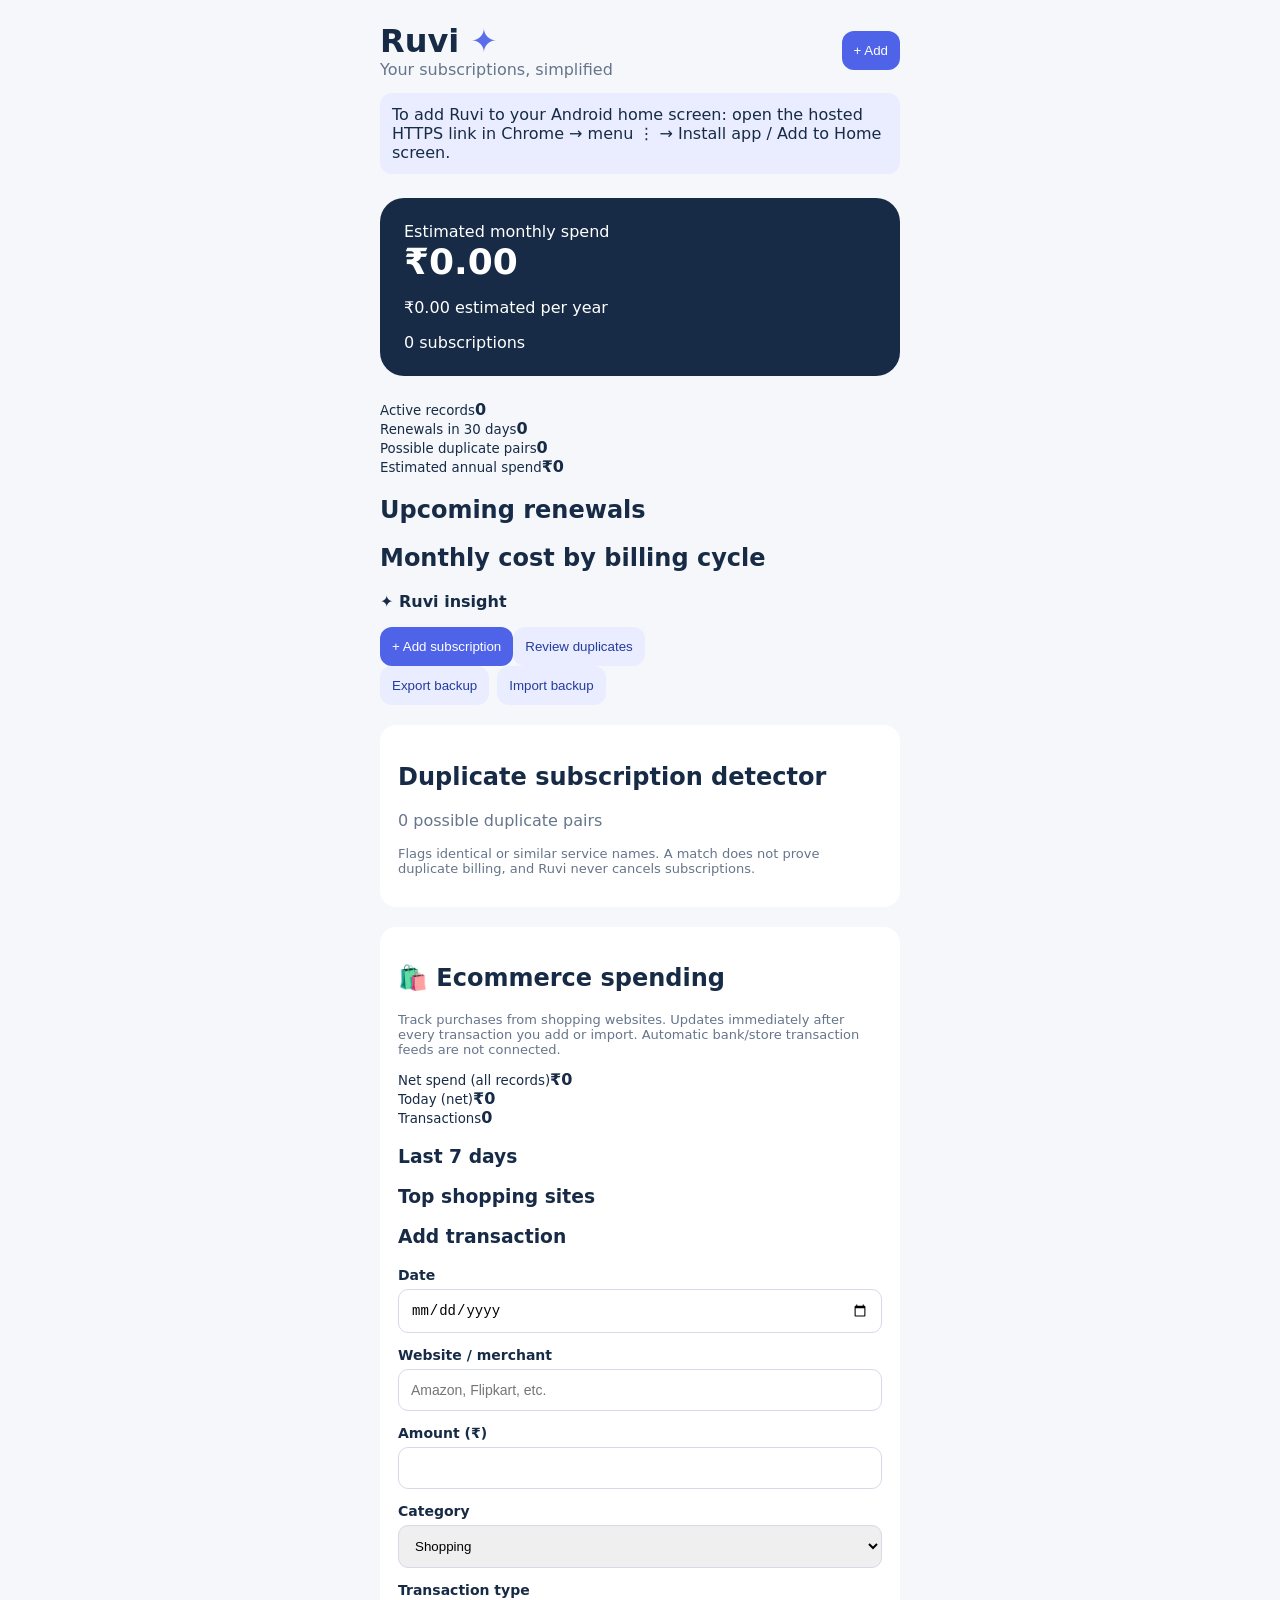
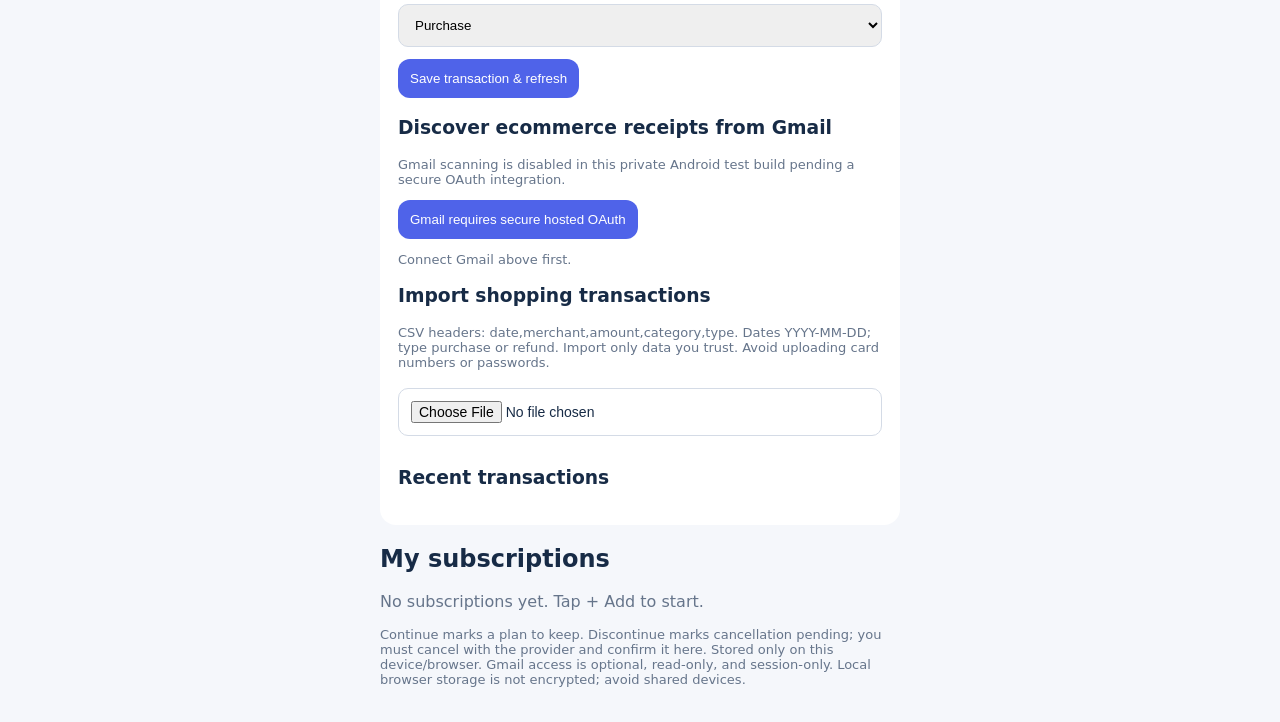
==== app/src/main/assets/index.html @ 00de72ea "Rename index.html to app/src/main/assets/index.html" ====
<!doctype html><html lang="en"><head><meta charset="utf-8"><meta name="viewport" content="width=device-width,initial-scale=1"><meta name="theme-color" content="#172b46"><title>Ruvi — Subscriptions</title><link rel="manifest" href="manifest.webmanifest"><style>body{margin:0;background:#f5f7fb;color:#172b46;font:16px system-ui}main{max-width:520px;margin:auto;padding:22px}header{display:flex;justify-content:space-between;align-items:center}h1{font-size:32px;margin:0}.muted{color:#66758b}.hero{background:#172b46;color:white;border-radius:24px;padding:24px;margin:24px 0}.hero strong{font-size:36px}.card{background:white;padding:16px;border-radius:16px;margin:12px 0;box-shadow:0 2px 10px #172b4610;display:flex;justify-content:space-between;gap:10px;align-items:center}button{background:#4f63e9;color:white;border:0;border-radius:12px;padding:12px;cursor:pointer}button.secondary{background:#e9edff;color:#233c9e}input,select{box-sizing:border-box;width:100%;padding:12px;border:1px solid #d4dbe6;border-radius:10px;margin:5px 0 12px}dialog{border:0;border-radius:20px;max-width:400px;width:85%}dialog::backdrop{background:#172b4699}.actions{display:flex;gap:8px;flex-wrap:wrap}.small{font-size:13px}.cost{font-weight:700}.grow{min-width:0;overflow-wrap:anywhere}.discovery{align-items:flex-start}.discovery p{margin:8px 0}.section{background:#fff;border-radius:16px;padding:18px;margin:20px 0}.section input{font-size:14px}label{font-weight:600;font-size:14px}.subscription-actions{display:flex;flex-wrap:wrap;gap:6px;justify-content:flex-end}.subscription-actions button{font-size:12px;padding:9px}.keep-button{background:#147d60}.stop-button{background:#a73745}.card{align-items:flex-start;flex-direction:column}.card>div{width:100%}.subscription-actions{width:100%} .install-hint{padding:12px;background:#e9edff;border-radius:12px;margin:14px 0} .ecom-bar-row{display:grid;grid-template-columns:55px 1fr 100px;gap:8px;align-items:center;margin:10px 0;font-size:12px}.ecom-bar-bg{background:#edf0fa;height:16px;border-radius:8px;overflow:hidden}.ecom-bar-fill{height:100%;background:#5969e9}.ecom-entry{display:flex;align-items:center;gap:8px;flex-wrap:wrap;padding:9px 0;border-bottom:1px solid #e8ecf3}.ecom-entry span{flex:1;min-width:130px}.ecom-entry button{padding:7px} </style><link rel="stylesheet" href="dashboard.css"></head><body><main><header><div><h1>Ruvi <span style="color:#5b6dea">✦</span></h1><div class="muted">Your subscriptions, simplified</div></div><button onclick="openForm()">+ Add</button></header><div class="install-hint" id="installHint">To add Ruvi to your Android home screen: open the hosted HTTPS link in Chrome → menu ⋮ → Install app / Add to Home screen.</div><section class="hero"><div>Estimated monthly spend</div><strong id="monthly">₹0</strong><p id="yearly">₹0 per year</p><div id="count">0 subscriptions</div></section><section class="dashboard-grid" aria-label="Subscription metrics"><div class="metric"><small>Active records</small><strong id="metric-active">0</strong></div><div class="metric"><small>Renewals in 30 days</small><strong id="metric-next">0</strong></div><div class="metric"><small>Possible duplicate pairs</small><strong id="metric-risk">0</strong></div><div class="metric"><small>Estimated annual spend</small><strong id="metric-annual">₹0</strong></div></section><section class="dashboard-panels"><div class="panel"><h2>Upcoming renewals</h2><div id="renewal-list"></div></div><div class="panel"><h2>Monthly cost by billing cycle</h2><div id="spend-chart"></div></div></section><div class="insight"><strong>✦ Ruvi insight</strong><p id="insight-text"></p></div><div class="quick-actions"><button onclick="openForm()">+ Add subscription</button><button class="secondary" data-target="duplicate-section">Review duplicates</button></div><div class="actions"><button class="secondary" onclick="exportData()">Export backup</button><button class="secondary" onclick="document.getElementById('import').click()">Import backup</button><input id="import" type="file" accept="application/json" hidden onchange="importData(event)"></div><section class="section" id="gmail-section" hidden><h2>Discover from Gmail</h2><p class="muted small">Optional: Google read-only permission lets Ruvi inspect possible receipt subjects, senders and short snippets. No email is sent to a Ruvi server. Results are suggestions, not confirmed active subscriptions. The session token is not saved.</p><label>Google OAuth Web Client ID<input id="clientId" autocomplete="off" placeholder="123456-abc.apps.googleusercontent.com"></label><p class="muted small">Set up your own Google Cloud OAuth client, enable Gmail API, and register this site’s HTTPS origin. See README for setup. Do not enter a client secret.</p><div class="actions"><button id="connect" type="button">Connect Gmail &amp; scan</button><button id="disconnect" type="button" class="secondary" hidden>Disconnect</button></div><p id="gmailStatus" role="status" class="muted small">Not connected.</p><div id="findings"></div></section><section class="section" id="duplicate-section"><h2>Duplicate subscription detector</h2><p id="duplicateCount" class="muted">0 possible duplicate pairs</p><p class="muted small">Flags identical or similar service names. A match does not prove duplicate billing, and Ruvi never cancels subscriptions.</p><div id="duplicates"></div></section><section class="section" id="ecommerce-section"><h2>🛍️ Ecommerce spending</h2><p class="muted small">Track purchases from shopping websites. Updates immediately after every transaction you add or import. Automatic bank/store transaction feeds are not connected.</p><div class="dashboard-grid"><div class="metric"><small>Net spend (all records)</small><strong id="ecom-total">₹0</strong></div><div class="metric"><small>Today (net)</small><strong id="ecom-today">₹0</strong></div><div class="metric"><small>Transactions</small><strong id="ecom-count">0</strong></div></div><p class="muted small" id="ecom-updated"></p><h3>Last 7 days</h3><div id="ecom-chart"></div><h3>Top shopping sites</h3><div id="ecom-merchants"></div><h3>Add transaction</h3><form id="ecom-form"><label>Date<input type="date" id="ecom-date" required></label><label>Website / merchant<input id="ecom-merchant" placeholder="Amazon, Flipkart, etc." required></label><label>Amount (₹)<input id="ecom-amount" type="number" min="0" step="0.01" required></label><label>Category<select id="ecom-category"><option>Shopping</option><option>Groceries</option><option>Electronics</option><option>Fashion</option><option>Household</option><option>Other</option></select></label><label>Transaction type<select id="ecom-type"><option value="purchase">Purchase</option><option value="refund">Refund</option></select></label><button type="submit">Save transaction & refresh</button></form><h3>Discover ecommerce receipts from Gmail</h3><p class="muted small">Gmail scanning is disabled in this private Android test build pending a secure OAuth integration.</p><div class="actions"><button id="scan-ecom" type="button" disabled>Gmail requires secure hosted OAuth</button></div><p id="ecom-scan-status" class="muted small" role="status">Connect Gmail above first.</p><div id="ecom-findings"></div><h3>Import shopping transactions</h3><p class="muted small">CSV headers: date,merchant,amount,category,type. Dates YYYY-MM-DD; type purchase or refund. Import only data you trust. Avoid uploading card numbers or passwords.</p><input type="file" id="ecom-csv" accept=".csv,text/csv"><h3>Recent transactions</h3><div id="ecom-list"></div></section><h2>My subscriptions</h2><div id="items"></div><p class="muted small">Continue marks a plan to keep. Discontinue marks cancellation pending; you must cancel with the provider and confirm it here. Stored only on this device/browser. Gmail access is optional, read-only, and session-only. Local browser storage is not encrypted; avoid shared devices.</p></main><dialog id="editor"><form id="form"><h2 id="formTitle">Add subscription</h2><input id="editId" type="hidden"><label>Service name<input id="name" required placeholder="e.g. ChatGPT Plus"></label><label>Amount (₹)<input id="amount" required type="number" min="0" step="0.01"></label><label>Billing cycle<select id="cycle"><option value="monthly">Monthly</option><option value="yearly">Yearly</option><option value="weekly">Weekly</option><option value="quarterly">Quarterly</option></select></label><label>Next renewal<input id="renewal" required type="date"></label><label>Payment method (optional)<input id="method" placeholder="UPI / card / other"></label><div class="actions"><button type="submit">Save</button><button type="button" class="secondary" onclick="editor.close()">Cancel</button></div></form></dialog><script src="duplicates.js"></script><script src="app.js"></script><script src="dashboard.js"></script><script src="transactions.js"></script></body></html>
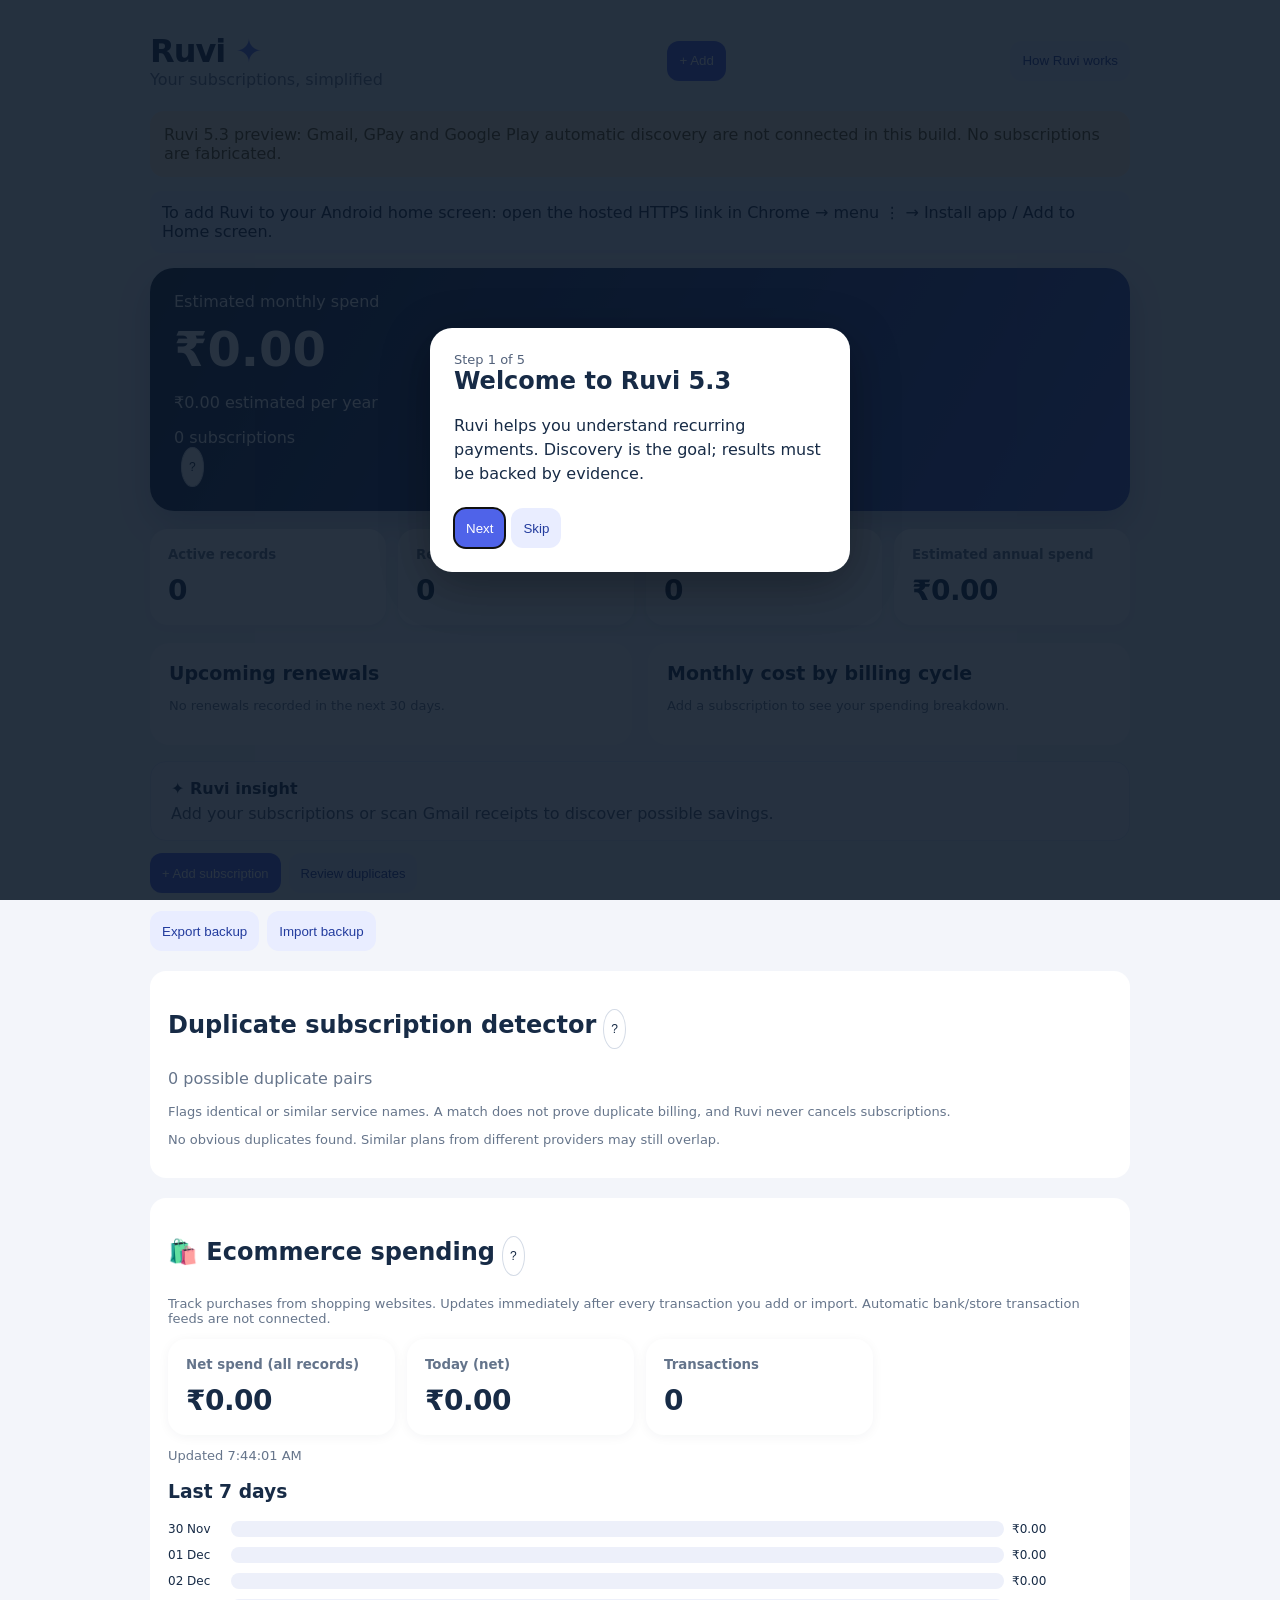
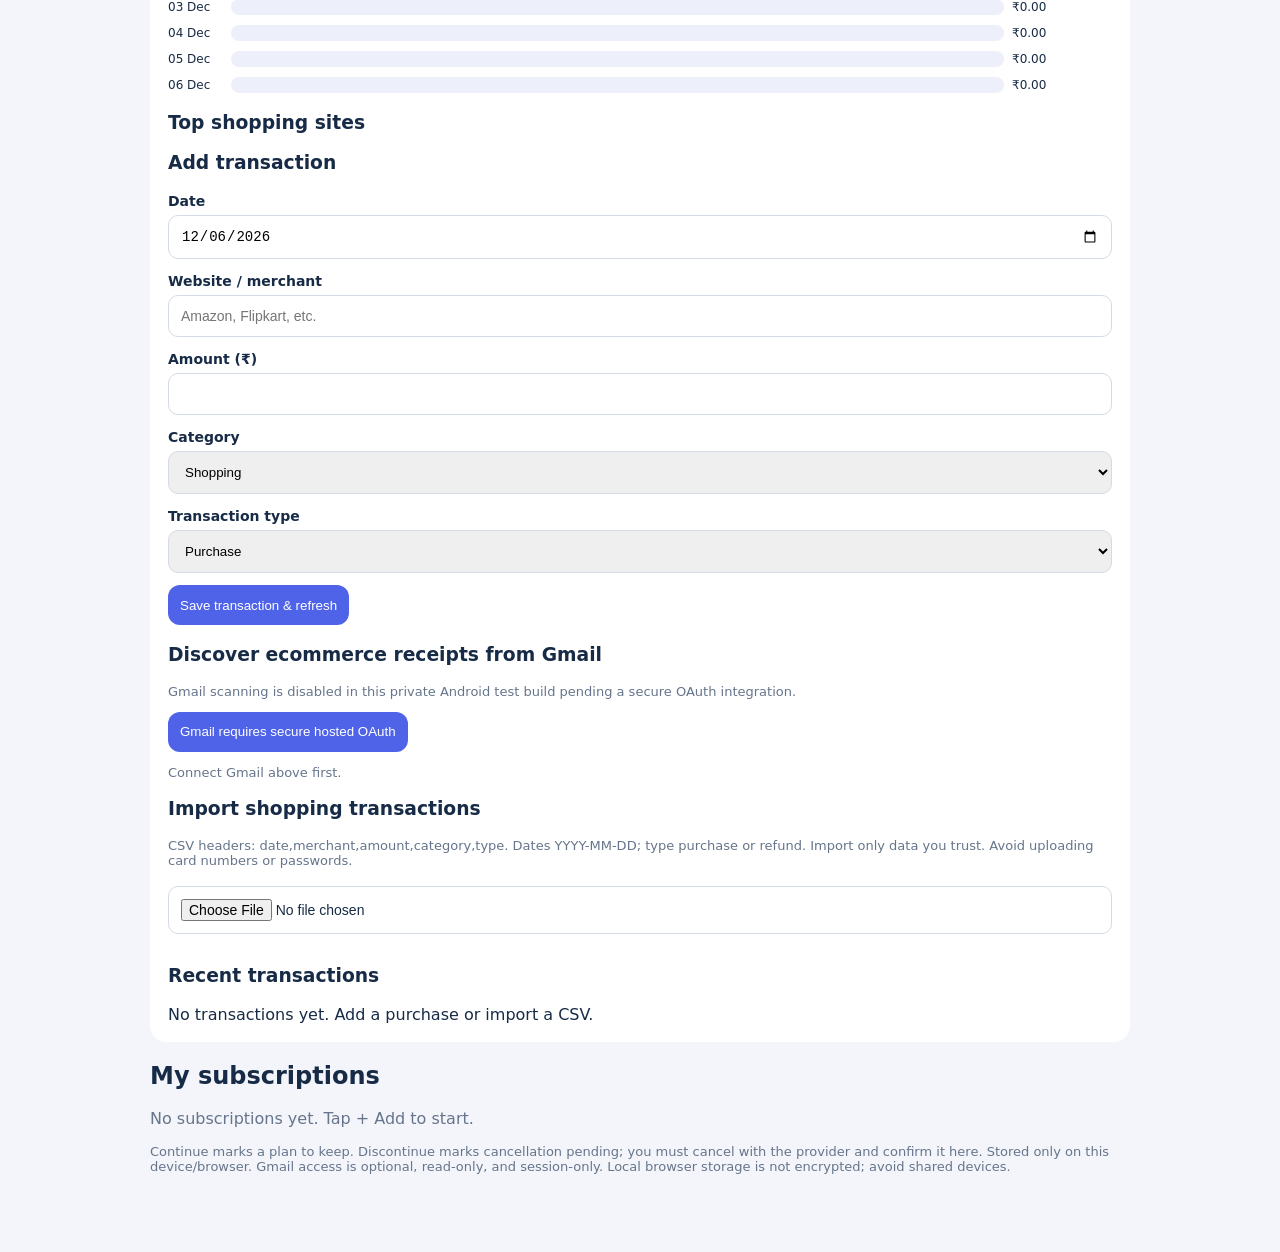
==== commit f9ada714: "Add onboarding53.js script to index.html Updated index.html to include onboarding53.js script." ====
--- a/app/src/main/assets/index.html
+++ b/app/src/main/assets/index.html
@@ -1 +1 @@
-<!doctype html><html lang="en"><head><meta charset="utf-8"><meta name="viewport" content="width=device-width,initial-scale=1"><meta name="theme-color" content="#172b46"><title>Ruvi — Subscriptions</title><link rel="manifest" href="manifest.webmanifest"><style>body{margin:0;background:#f5f7fb;color:#172b46;font:16px system-ui}main{max-width:520px;margin:auto;padding:22px}header{display:flex;justify-content:space-between;align-items:center}h1{font-size:32px;margin:0}.muted{color:#66758b}.hero{background:#172b46;color:white;border-radius:24px;padding:24px;margin:24px 0}.hero strong{font-size:36px}.card{background:white;padding:16px;border-radius:16px;margin:12px 0;box-shadow:0 2px 10px #172b4610;display:flex;justify-content:space-between;gap:10px;align-items:center}button{background:#4f63e9;color:white;border:0;border-radius:12px;padding:12px;cursor:pointer}button.secondary{background:#e9edff;color:#233c9e}input,select{box-sizing:border-box;width:100%;padding:12px;border:1px solid #d4dbe6;border-radius:10px;margin:5px 0 12px}dialog{border:0;border-radius:20px;max-width:400px;width:85%}dialog::backdrop{background:#172b4699}.actions{display:flex;gap:8px;flex-wrap:wrap}.small{font-size:13px}.cost{font-weight:700}.grow{min-width:0;overflow-wrap:anywhere}.discovery{align-items:flex-start}.discovery p{margin:8px 0}.section{background:#fff;border-radius:16px;padding:18px;margin:20px 0}.section input{font-size:14px}label{font-weight:600;font-size:14px}.subscription-actions{display:flex;flex-wrap:wrap;gap:6px;justify-content:flex-end}.subscription-actions button{font-size:12px;padding:9px}.keep-button{background:#147d60}.stop-button{background:#a73745}.card{align-items:flex-start;flex-direction:column}.card>div{width:100%}.subscription-actions{width:100%} .install-hint{padding:12px;background:#e9edff;border-radius:12px;margin:14px 0} .ecom-bar-row{display:grid;grid-template-columns:55px 1fr 100px;gap:8px;align-items:center;margin:10px 0;font-size:12px}.ecom-bar-bg{background:#edf0fa;height:16px;border-radius:8px;overflow:hidden}.ecom-bar-fill{height:100%;background:#5969e9}.ecom-entry{display:flex;align-items:center;gap:8px;flex-wrap:wrap;padding:9px 0;border-bottom:1px solid #e8ecf3}.ecom-entry span{flex:1;min-width:130px}.ecom-entry button{padding:7px} </style><link rel="stylesheet" href="dashboard.css"></head><body><main><header><div><h1>Ruvi <span style="color:#5b6dea">✦</span></h1><div class="muted">Your subscriptions, simplified</div></div><button onclick="openForm()">+ Add</button></header><div class="install-hint" id="installHint">To add Ruvi to your Android home screen: open the hosted HTTPS link in Chrome → menu ⋮ → Install app / Add to Home screen.</div><section class="hero"><div>Estimated monthly spend</div><strong id="monthly">₹0</strong><p id="yearly">₹0 per year</p><div id="count">0 subscriptions</div></section><section class="dashboard-grid" aria-label="Subscription metrics"><div class="metric"><small>Active records</small><strong id="metric-active">0</strong></div><div class="metric"><small>Renewals in 30 days</small><strong id="metric-next">0</strong></div><div class="metric"><small>Possible duplicate pairs</small><strong id="metric-risk">0</strong></div><div class="metric"><small>Estimated annual spend</small><strong id="metric-annual">₹0</strong></div></section><section class="dashboard-panels"><div class="panel"><h2>Upcoming renewals</h2><div id="renewal-list"></div></div><div class="panel"><h2>Monthly cost by billing cycle</h2><div id="spend-chart"></div></div></section><div class="insight"><strong>✦ Ruvi insight</strong><p id="insight-text"></p></div><div class="quick-actions"><button onclick="openForm()">+ Add subscription</button><button class="secondary" data-target="duplicate-section">Review duplicates</button></div><div class="actions"><button class="secondary" onclick="exportData()">Export backup</button><button class="secondary" onclick="document.getElementById('import').click()">Import backup</button><input id="import" type="file" accept="application/json" hidden onchange="importData(event)"></div><section class="section" id="gmail-section" hidden><h2>Discover from Gmail</h2><p class="muted small">Optional: Google read-only permission lets Ruvi inspect possible receipt subjects, senders and short snippets. No email is sent to a Ruvi server. Results are suggestions, not confirmed active subscriptions. The session token is not saved.</p><label>Google OAuth Web Client ID<input id="clientId" autocomplete="off" placeholder="123456-abc.apps.googleusercontent.com"></label><p class="muted small">Set up your own Google Cloud OAuth client, enable Gmail API, and register this site’s HTTPS origin. See README for setup. Do not enter a client secret.</p><div class="actions"><button id="connect" type="button">Connect Gmail &amp; scan</button><button id="disconnect" type="button" class="secondary" hidden>Disconnect</button></div><p id="gmailStatus" role="status" class="muted small">Not connected.</p><div id="findings"></div></section><section class="section" id="duplicate-section"><h2>Duplicate subscription detector</h2><p id="duplicateCount" class="muted">0 possible duplicate pairs</p><p class="muted small">Flags identical or similar service names. A match does not prove duplicate billing, and Ruvi never cancels subscriptions.</p><div id="duplicates"></div></section><section class="section" id="ecommerce-section"><h2>🛍️ Ecommerce spending</h2><p class="muted small">Track purchases from shopping websites. Updates immediately after every transaction you add or import. Automatic bank/store transaction feeds are not connected.</p><div class="dashboard-grid"><div class="metric"><small>Net spend (all records)</small><strong id="ecom-total">₹0</strong></div><div class="metric"><small>Today (net)</small><strong id="ecom-today">₹0</strong></div><div class="metric"><small>Transactions</small><strong id="ecom-count">0</strong></div></div><p class="muted small" id="ecom-updated"></p><h3>Last 7 days</h3><div id="ecom-chart"></div><h3>Top shopping sites</h3><div id="ecom-merchants"></div><h3>Add transaction</h3><form id="ecom-form"><label>Date<input type="date" id="ecom-date" required></label><label>Website / merchant<input id="ecom-merchant" placeholder="Amazon, Flipkart, etc." required></label><label>Amount (₹)<input id="ecom-amount" type="number" min="0" step="0.01" required></label><label>Category<select id="ecom-category"><option>Shopping</option><option>Groceries</option><option>Electronics</option><option>Fashion</option><option>Household</option><option>Other</option></select></label><label>Transaction type<select id="ecom-type"><option value="purchase">Purchase</option><option value="refund">Refund</option></select></label><button type="submit">Save transaction & refresh</button></form><h3>Discover ecommerce receipts from Gmail</h3><p class="muted small">Gmail scanning is disabled in this private Android test build pending a secure OAuth integration.</p><div class="actions"><button id="scan-ecom" type="button" disabled>Gmail requires secure hosted OAuth</button></div><p id="ecom-scan-status" class="muted small" role="status">Connect Gmail above first.</p><div id="ecom-findings"></div><h3>Import shopping transactions</h3><p class="muted small">CSV headers: date,merchant,amount,category,type. Dates YYYY-MM-DD; type purchase or refund. Import only data you trust. Avoid uploading card numbers or passwords.</p><input type="file" id="ecom-csv" accept=".csv,text/csv"><h3>Recent transactions</h3><div id="ecom-list"></div></section><h2>My subscriptions</h2><div id="items"></div><p class="muted small">Continue marks a plan to keep. Discontinue marks cancellation pending; you must cancel with the provider and confirm it here. Stored only on this device/browser. Gmail access is optional, read-only, and session-only. Local browser storage is not encrypted; avoid shared devices.</p></main><dialog id="editor"><form id="form"><h2 id="formTitle">Add subscription</h2><input id="editId" type="hidden"><label>Service name<input id="name" required placeholder="e.g. ChatGPT Plus"></label><label>Amount (₹)<input id="amount" required type="number" min="0" step="0.01"></label><label>Billing cycle<select id="cycle"><option value="monthly">Monthly</option><option value="yearly">Yearly</option><option value="weekly">Weekly</option><option value="quarterly">Quarterly</option></select></label><label>Next renewal<input id="renewal" required type="date"></label><label>Payment method (optional)<input id="method" placeholder="UPI / card / other"></label><div class="actions"><button type="submit">Save</button><button type="button" class="secondary" onclick="editor.close()">Cancel</button></div></form></dialog><script src="duplicates.js"></script><script src="app.js"></script><script src="dashboard.js"></script><script src="transactions.js"></script></body></html>
+<!doctype html><html lang="en"><head><meta charset="utf-8"><meta name="viewport" content="width=device-width,initial-scale=1"><meta name="theme-color" content="#172b46"><title>Ruvi — Subscriptions</title><link rel="manifest" href="manifest.webmanifest"><style>body{margin:0;background:#f5f7fb;color:#172b46;font:16px system-ui}main{max-width:520px;margin:auto;padding:22px}header{display:flex;justify-content:space-between;align-items:center}h1{font-size:32px;margin:0}.muted{color:#66758b}.hero{background:#172b46;color:white;border-radius:24px;padding:24px;margin:24px 0}.hero strong{font-size:36px}.card{background:white;padding:16px;border-radius:16px;margin:12px 0;box-shadow:0 2px 10px #172b4610;display:flex;justify-content:space-between;gap:10px;align-items:center}button{background:#4f63e9;color:white;border:0;border-radius:12px;padding:12px;cursor:pointer}button.secondary{background:#e9edff;color:#233c9e}input,select{box-sizing:border-box;width:100%;padding:12px;border:1px solid #d4dbe6;border-radius:10px;margin:5px 0 12px}dialog{border:0;border-radius:20px;max-width:400px;width:85%}dialog::backdrop{background:#172b4699}.actions{display:flex;gap:8px;flex-wrap:wrap}.small{font-size:13px}.cost{font-weight:700}.grow{min-width:0;overflow-wrap:anywhere}.discovery{align-items:flex-start}.discovery p{margin:8px 0}.section{background:#fff;border-radius:16px;padding:18px;margin:20px 0}.section input{font-size:14px}label{font-weight:600;font-size:14px}.subscription-actions{display:flex;flex-wrap:wrap;gap:6px;justify-content:flex-end}.subscription-actions button{font-size:12px;padding:9px}.keep-button{background:#147d60}.stop-button{background:#a73745}.card{align-items:flex-start;flex-direction:column}.card>div{width:100%}.subscription-actions{width:100%} .install-hint{padding:12px;background:#e9edff;border-radius:12px;margin:14px 0} .ecom-bar-row{display:grid;grid-template-columns:55px 1fr 100px;gap:8px;align-items:center;margin:10px 0;font-size:12px}.ecom-bar-bg{background:#edf0fa;height:16px;border-radius:8px;overflow:hidden}.ecom-bar-fill{height:100%;background:#5969e9}.ecom-entry{display:flex;align-items:center;gap:8px;flex-wrap:wrap;padding:9px 0;border-bottom:1px solid #e8ecf3}.ecom-entry span{flex:1;min-width:130px}.ecom-entry button{padding:7px} </style><link rel="stylesheet" href="dashboard.css"></head><body><main><header><div><h1>Ruvi <span style="color:#5b6dea">✦</span></h1><div class="muted">Your subscriptions, simplified</div></div><button onclick="openForm()">+ Add</button></header><div class="install-hint" id="installHint">To add Ruvi to your Android home screen: open the hosted HTTPS link in Chrome → menu ⋮ → Install app / Add to Home screen.</div><section class="hero"><div>Estimated monthly spend</div><strong id="monthly">₹0</strong><p id="yearly">₹0 per year</p><div id="count">0 subscriptions</div></section><section class="dashboard-grid" aria-label="Subscription metrics"><div class="metric"><small>Active records</small><strong id="metric-active">0</strong></div><div class="metric"><small>Renewals in 30 days</small><strong id="metric-next">0</strong></div><div class="metric"><small>Possible duplicate pairs</small><strong id="metric-risk">0</strong></div><div class="metric"><small>Estimated annual spend</small><strong id="metric-annual">₹0</strong></div></section><section class="dashboard-panels"><div class="panel"><h2>Upcoming renewals</h2><div id="renewal-list"></div></div><div class="panel"><h2>Monthly cost by billing cycle</h2><div id="spend-chart"></div></div></section><div class="insight"><strong>✦ Ruvi insight</strong><p id="insight-text"></p></div><div class="quick-actions"><button onclick="openForm()">+ Add subscription</button><button class="secondary" data-target="duplicate-section">Review duplicates</button></div><div class="actions"><button class="secondary" onclick="exportData()">Export backup</button><button class="secondary" onclick="document.getElementById('import').click()">Import backup</button><input id="import" type="file" accept="application/json" hidden onchange="importData(event)"></div><section class="section" id="gmail-section" hidden><h2>Discover from Gmail</h2><p class="muted small">Optional: Google read-only permission lets Ruvi inspect possible receipt subjects, senders and short snippets. No email is sent to a Ruvi server. Results are suggestions, not confirmed active subscriptions. The session token is not saved.</p><label>Google OAuth Web Client ID<input id="clientId" autocomplete="off" placeholder="123456-abc.apps.googleusercontent.com"></label><p class="muted small">Set up your own Google Cloud OAuth client, enable Gmail API, and register this site’s HTTPS origin. See README for setup. Do not enter a client secret.</p><div class="actions"><button id="connect" type="button">Connect Gmail &amp; scan</button><button id="disconnect" type="button" class="secondary" hidden>Disconnect</button></div><p id="gmailStatus" role="status" class="muted small">Not connected.</p><div id="findings"></div></section><section class="section" id="duplicate-section"><h2>Duplicate subscription detector</h2><p id="duplicateCount" class="muted">0 possible duplicate pairs</p><p class="muted small">Flags identical or similar service names. A match does not prove duplicate billing, and Ruvi never cancels subscriptions.</p><div id="duplicates"></div></section><section class="section" id="ecommerce-section"><h2>🛍️ Ecommerce spending</h2><p class="muted small">Track purchases from shopping websites. Updates immediately after every transaction you add or import. Automatic bank/store transaction feeds are not connected.</p><div class="dashboard-grid"><div class="metric"><small>Net spend (all records)</small><strong id="ecom-total">₹0</strong></div><div class="metric"><small>Today (net)</small><strong id="ecom-today">₹0</strong></div><div class="metric"><small>Transactions</small><strong id="ecom-count">0</strong></div></div><p class="muted small" id="ecom-updated"></p><h3>Last 7 days</h3><div id="ecom-chart"></div><h3>Top shopping sites</h3><div id="ecom-merchants"></div><h3>Add transaction</h3><form id="ecom-form"><label>Date<input type="date" id="ecom-date" required></label><label>Website / merchant<input id="ecom-merchant" placeholder="Amazon, Flipkart, etc." required></label><label>Amount (₹)<input id="ecom-amount" type="number" min="0" step="0.01" required></label><label>Category<select id="ecom-category"><option>Shopping</option><option>Groceries</option><option>Electronics</option><option>Fashion</option><option>Household</option><option>Other</option></select></label><label>Transaction type<select id="ecom-type"><option value="purchase">Purchase</option><option value="refund">Refund</option></select></label><button type="submit">Save transaction & refresh</button></form><h3>Discover ecommerce receipts from Gmail</h3><p class="muted small">Gmail scanning is disabled in this private Android test build pending a secure OAuth integration.</p><div class="actions"><button id="scan-ecom" type="button" disabled>Gmail requires secure hosted OAuth</button></div><p id="ecom-scan-status" class="muted small" role="status">Connect Gmail above first.</p><div id="ecom-findings"></div><h3>Import shopping transactions</h3><p class="muted small">CSV headers: date,merchant,amount,category,type. Dates YYYY-MM-DD; type purchase or refund. Import only data you trust. Avoid uploading card numbers or passwords.</p><input type="file" id="ecom-csv" accept=".csv,text/csv"><h3>Recent transactions</h3><div id="ecom-list"></div></section><h2>My subscriptions</h2><div id="items"></div><p class="muted small">Continue marks a plan to keep. Discontinue marks cancellation pending; you must cancel with the provider and confirm it here. Stored only on this device/browser. Gmail access is optional, read-only, and session-only. Local browser storage is not encrypted; avoid shared devices.</p></main><dialog id="editor"><form id="form"><h2 id="formTitle">Add subscription</h2><input id="editId" type="hidden"><label>Service name<input id="name" required placeholder="e.g. ChatGPT Plus"></label><label>Amount (₹)<input id="amount" required type="number" min="0" step="0.01"></label><label>Billing cycle<select id="cycle"><option value="monthly">Monthly</option><option value="yearly">Yearly</option><option value="weekly">Weekly</option><option value="quarterly">Quarterly</option></select></label><label>Next renewal<input id="renewal" required type="date"></label><label>Payment method (optional)<input id="method" placeholder="UPI / card / other"></label><div class="actions"><button type="submit">Save</button><button type="button" class="secondary" onclick="editor.close()">Cancel</button></div></form></dialog><script src="duplicates.js"></script><script src="app.js"></script><script src="dashboard.js"></script><script src="transactions.js"></script><script src="onboarding53.js"></script></body></html>
--- a/app/src/main/assets/dashboard.css
+++ b/app/src/main/assets/dashboard.css
@@ -0,0 +1 @@
+:root{color-scheme:light}body{background:#f3f5fa}main{max-width:980px;padding:24px 18px 65px}header{padding:8px 0 10px}h1{letter-spacing:-1px}.hero{background:linear-gradient(120deg,#14243f,#4054bc);box-shadow:0 14px 35px #263c7740;margin:15px 0 18px}.hero strong{display:block;margin-top:10px;font-size:clamp(32px,7vw,48px)}.dashboard-grid{display:grid;grid-template-columns:repeat(4,minmax(0,1fr));gap:12px}.metric{background:white;border-radius:18px;padding:18px;box-shadow:0 2px 12px #172b460c}.metric small{display:block;color:#64748b;font-weight:600;margin-bottom:12px}.metric strong{font-size:clamp(21px,3vw,28px);letter-spacing:-.5px}.dashboard-panels{display:grid;grid-template-columns:1fr 1fr;gap:16px;margin-top:18px}.panel{background:white;border-radius:20px;padding:19px;min-width:0}.panel h2{margin:0 0 14px;font-size:19px}.dash-row{display:flex;align-items:center;justify-content:space-between;gap:12px;border-bottom:1px solid #edf0f5;padding:12px 0}.dash-row:last-child{border:0}.dash-row b{display:block}.dash-row small{display:block;color:#64748b;margin-top:4px}.bar-item{margin:14px 0 20px}.bar-heading{display:flex;justify-content:space-between;gap:12px;font-size:13px;margin-bottom:8px}.bar-track{height:10px;border-radius:12px;background:#e9edf8;overflow:hidden}.bar-fill{height:100%;border-radius:12px;background:linear-gradient(90deg,#5465d9,#7f8ff2)}.insight{margin-top:16px;padding:17px 20px;border:1px solid #dfe5fb;background:#f8f9ff;border-radius:16px}.insight strong{display:block;margin-bottom:6px}.insight p{margin:0;color:#485672}.quick-actions{display:flex;flex-wrap:wrap;gap:8px;margin:12px 0 18px}.quick-actions button{font-size:13px}.section{scroll-margin-top:15px}.card{flex-wrap:wrap}button{min-height:40px}@media(max-width:650px){.dashboard-grid{grid-template-columns:repeat(2,minmax(0,1fr))}.dashboard-panels{grid-template-columns:1fr}.metric{padding:14px}.hero{padding:22px}.panel{padding:16px}main{padding:14px 12px 50px}}
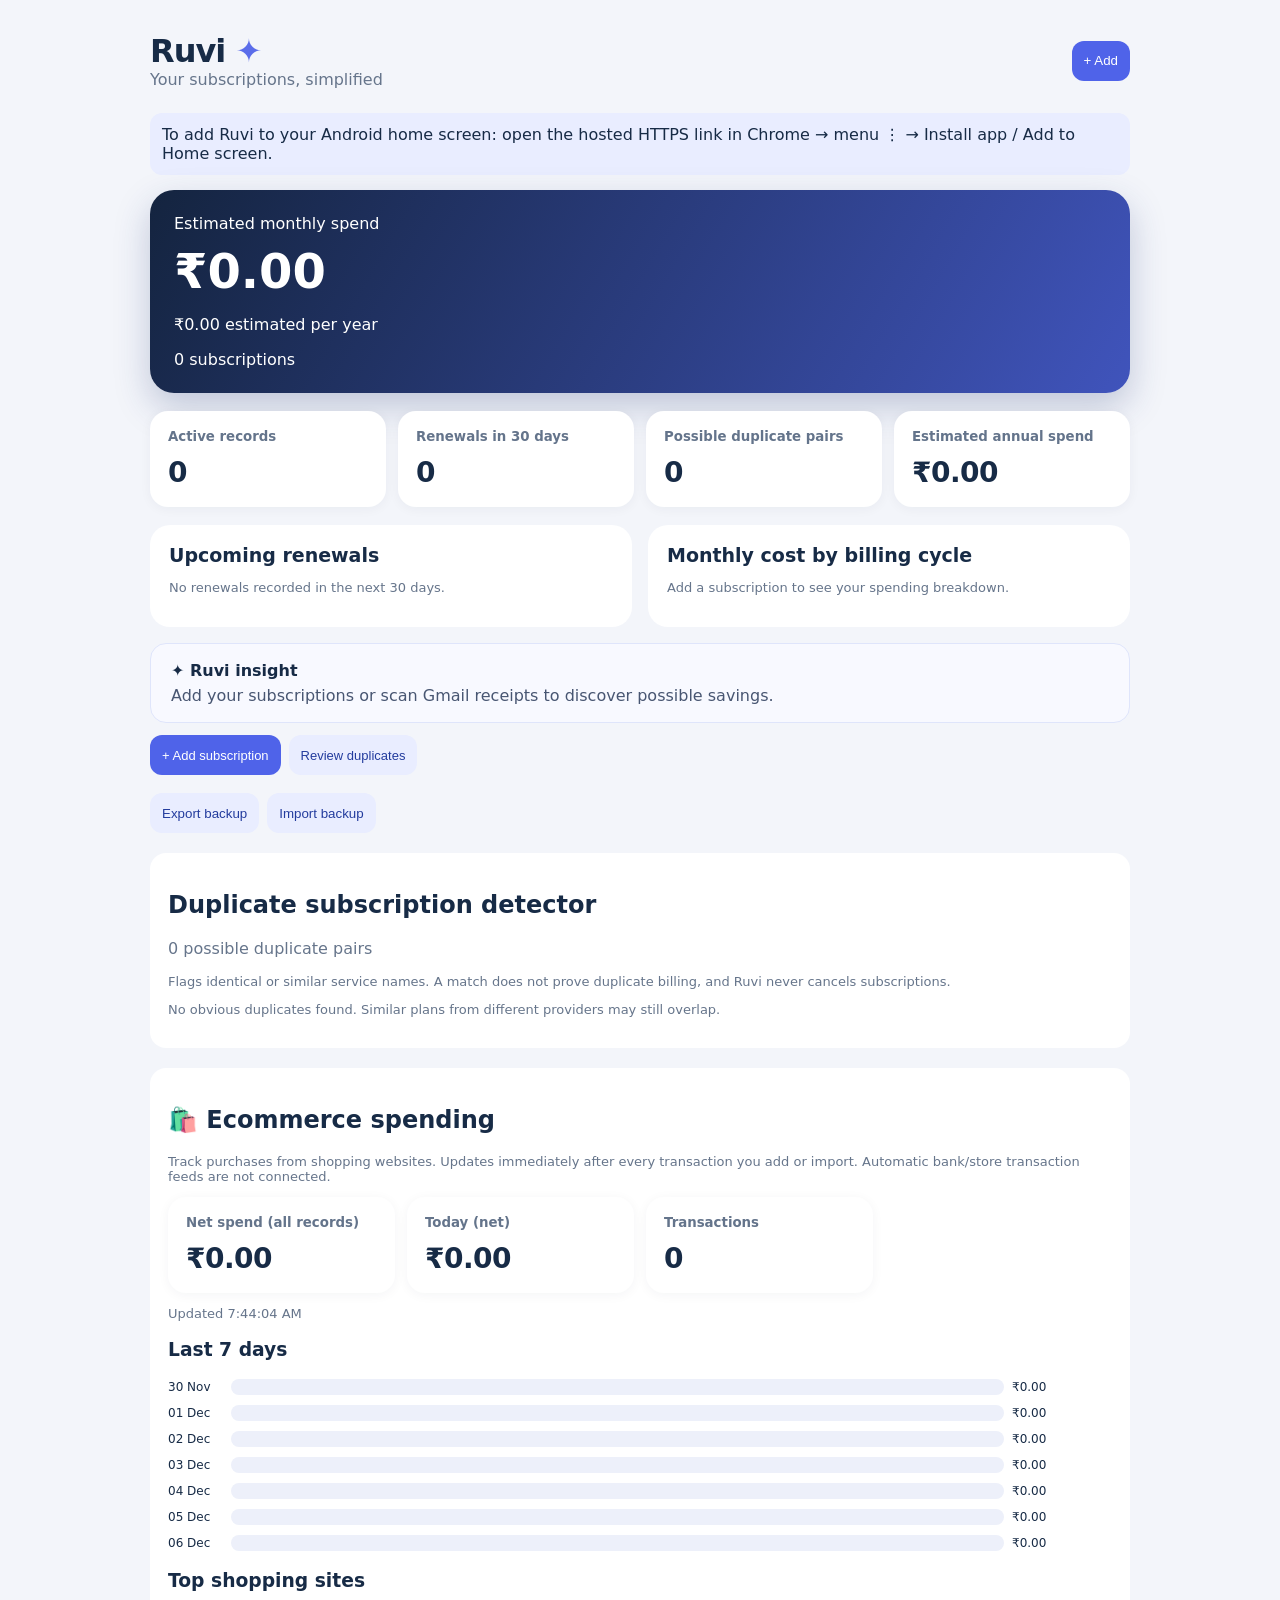
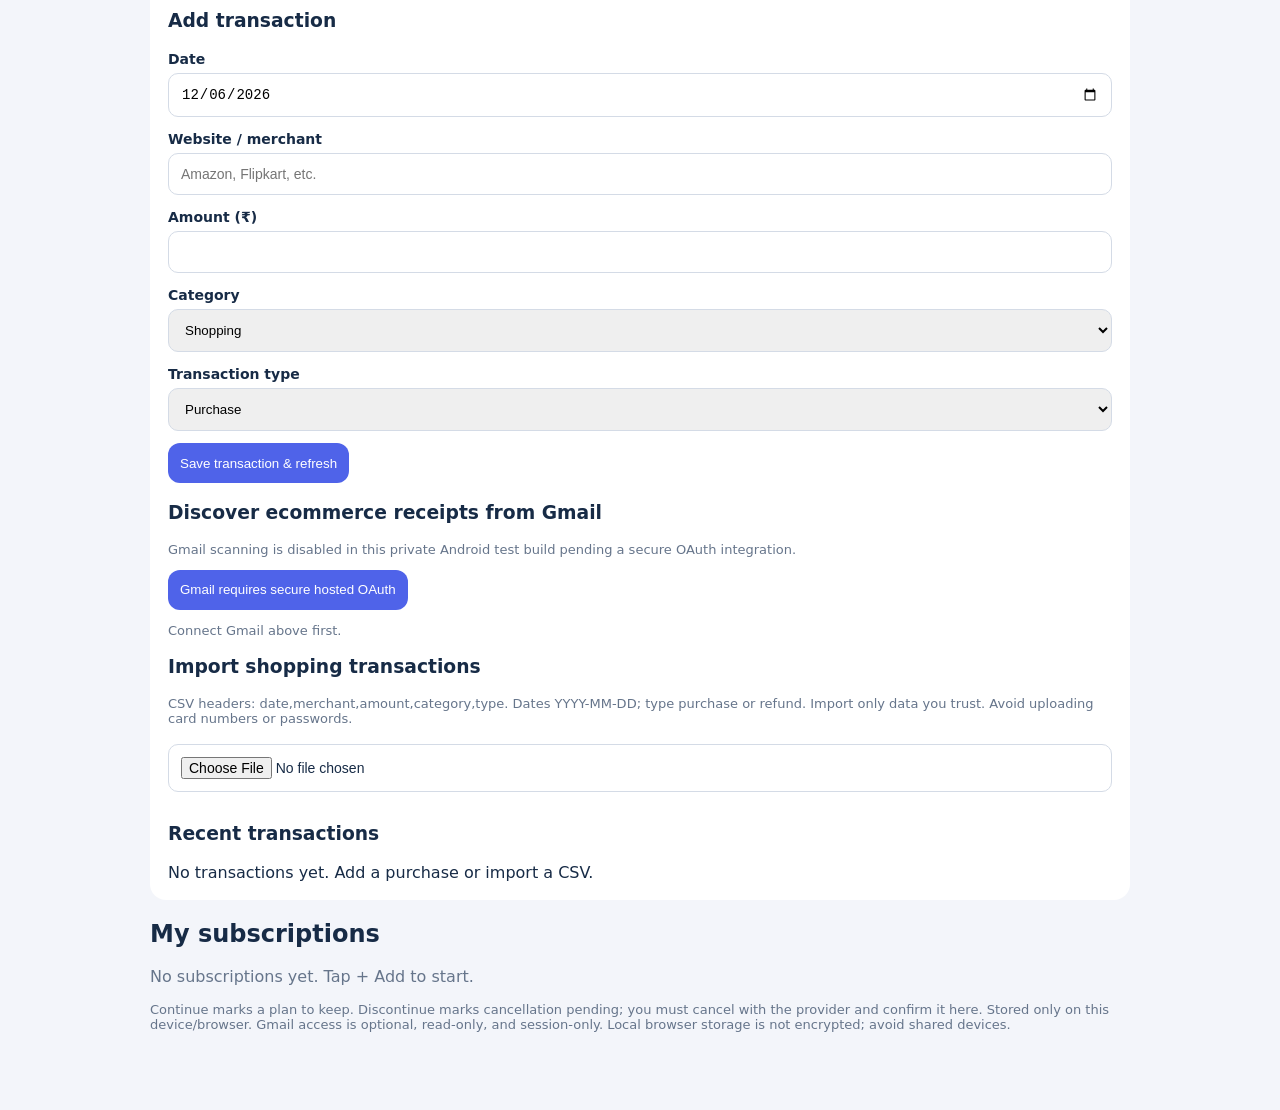
==== commit 607e09dd: "Update index.html with new content" ====
--- a/app/src/main/assets/index.html
+++ b/app/src/main/assets/index.html
@@ -1 +1 @@
-<!doctype html><html lang="en"><head><meta charset="utf-8"><meta name="viewport" content="width=device-width,initial-scale=1"><meta name="theme-color" content="#172b46"><title>Ruvi — Subscriptions</title><link rel="manifest" href="manifest.webmanifest"><style>body{margin:0;background:#f5f7fb;color:#172b46;font:16px system-ui}main{max-width:520px;margin:auto;padding:22px}header{display:flex;justify-content:space-between;align-items:center}h1{font-size:32px;margin:0}.muted{color:#66758b}.hero{background:#172b46;color:white;border-radius:24px;padding:24px;margin:24px 0}.hero strong{font-size:36px}.card{background:white;padding:16px;border-radius:16px;margin:12px 0;box-shadow:0 2px 10px #172b4610;display:flex;justify-content:space-between;gap:10px;align-items:center}button{background:#4f63e9;color:white;border:0;border-radius:12px;padding:12px;cursor:pointer}button.secondary{background:#e9edff;color:#233c9e}input,select{box-sizing:border-box;width:100%;padding:12px;border:1px solid #d4dbe6;border-radius:10px;margin:5px 0 12px}dialog{border:0;border-radius:20px;max-width:400px;width:85%}dialog::backdrop{background:#172b4699}.actions{display:flex;gap:8px;flex-wrap:wrap}.small{font-size:13px}.cost{font-weight:700}.grow{min-width:0;overflow-wrap:anywhere}.discovery{align-items:flex-start}.discovery p{margin:8px 0}.section{background:#fff;border-radius:16px;padding:18px;margin:20px 0}.section input{font-size:14px}label{font-weight:600;font-size:14px}.subscription-actions{display:flex;flex-wrap:wrap;gap:6px;justify-content:flex-end}.subscription-actions button{font-size:12px;padding:9px}.keep-button{background:#147d60}.stop-button{background:#a73745}.card{align-items:flex-start;flex-direction:column}.card>div{width:100%}.subscription-actions{width:100%} .install-hint{padding:12px;background:#e9edff;border-radius:12px;margin:14px 0} .ecom-bar-row{display:grid;grid-template-columns:55px 1fr 100px;gap:8px;align-items:center;margin:10px 0;font-size:12px}.ecom-bar-bg{background:#edf0fa;height:16px;border-radius:8px;overflow:hidden}.ecom-bar-fill{height:100%;background:#5969e9}.ecom-entry{display:flex;align-items:center;gap:8px;flex-wrap:wrap;padding:9px 0;border-bottom:1px solid #e8ecf3}.ecom-entry span{flex:1;min-width:130px}.ecom-entry button{padding:7px} </style><link rel="stylesheet" href="dashboard.css"></head><body><main><header><div><h1>Ruvi <span style="color:#5b6dea">✦</span></h1><div class="muted">Your subscriptions, simplified</div></div><button onclick="openForm()">+ Add</button></header><div class="install-hint" id="installHint">To add Ruvi to your Android home screen: open the hosted HTTPS link in Chrome → menu ⋮ → Install app / Add to Home screen.</div><section class="hero"><div>Estimated monthly spend</div><strong id="monthly">₹0</strong><p id="yearly">₹0 per year</p><div id="count">0 subscriptions</div></section><section class="dashboard-grid" aria-label="Subscription metrics"><div class="metric"><small>Active records</small><strong id="metric-active">0</strong></div><div class="metric"><small>Renewals in 30 days</small><strong id="metric-next">0</strong></div><div class="metric"><small>Possible duplicate pairs</small><strong id="metric-risk">0</strong></div><div class="metric"><small>Estimated annual spend</small><strong id="metric-annual">₹0</strong></div></section><section class="dashboard-panels"><div class="panel"><h2>Upcoming renewals</h2><div id="renewal-list"></div></div><div class="panel"><h2>Monthly cost by billing cycle</h2><div id="spend-chart"></div></div></section><div class="insight"><strong>✦ Ruvi insight</strong><p id="insight-text"></p></div><div class="quick-actions"><button onclick="openForm()">+ Add subscription</button><button class="secondary" data-target="duplicate-section">Review duplicates</button></div><div class="actions"><button class="secondary" onclick="exportData()">Export backup</button><button class="secondary" onclick="document.getElementById('import').click()">Import backup</button><input id="import" type="file" accept="application/json" hidden onchange="importData(event)"></div><section class="section" id="gmail-section" hidden><h2>Discover from Gmail</h2><p class="muted small">Optional: Google read-only permission lets Ruvi inspect possible receipt subjects, senders and short snippets. No email is sent to a Ruvi server. Results are suggestions, not confirmed active subscriptions. The session token is not saved.</p><label>Google OAuth Web Client ID<input id="clientId" autocomplete="off" placeholder="123456-abc.apps.googleusercontent.com"></label><p class="muted small">Set up your own Google Cloud OAuth client, enable Gmail API, and register this site’s HTTPS origin. See README for setup. Do not enter a client secret.</p><div class="actions"><button id="connect" type="button">Connect Gmail &amp; scan</button><button id="disconnect" type="button" class="secondary" hidden>Disconnect</button></div><p id="gmailStatus" role="status" class="muted small">Not connected.</p><div id="findings"></div></section><section class="section" id="duplicate-section"><h2>Duplicate subscription detector</h2><p id="duplicateCount" class="muted">0 possible duplicate pairs</p><p class="muted small">Flags identical or similar service names. A match does not prove duplicate billing, and Ruvi never cancels subscriptions.</p><div id="duplicates"></div></section><section class="section" id="ecommerce-section"><h2>🛍️ Ecommerce spending</h2><p class="muted small">Track purchases from shopping websites. Updates immediately after every transaction you add or import. Automatic bank/store transaction feeds are not connected.</p><div class="dashboard-grid"><div class="metric"><small>Net spend (all records)</small><strong id="ecom-total">₹0</strong></div><div class="metric"><small>Today (net)</small><strong id="ecom-today">₹0</strong></div><div class="metric"><small>Transactions</small><strong id="ecom-count">0</strong></div></div><p class="muted small" id="ecom-updated"></p><h3>Last 7 days</h3><div id="ecom-chart"></div><h3>Top shopping sites</h3><div id="ecom-merchants"></div><h3>Add transaction</h3><form id="ecom-form"><label>Date<input type="date" id="ecom-date" required></label><label>Website / merchant<input id="ecom-merchant" placeholder="Amazon, Flipkart, etc." required></label><label>Amount (₹)<input id="ecom-amount" type="number" min="0" step="0.01" required></label><label>Category<select id="ecom-category"><option>Shopping</option><option>Groceries</option><option>Electronics</option><option>Fashion</option><option>Household</option><option>Other</option></select></label><label>Transaction type<select id="ecom-type"><option value="purchase">Purchase</option><option value="refund">Refund</option></select></label><button type="submit">Save transaction & refresh</button></form><h3>Discover ecommerce receipts from Gmail</h3><p class="muted small">Gmail scanning is disabled in this private Android test build pending a secure OAuth integration.</p><div class="actions"><button id="scan-ecom" type="button" disabled>Gmail requires secure hosted OAuth</button></div><p id="ecom-scan-status" class="muted small" role="status">Connect Gmail above first.</p><div id="ecom-findings"></div><h3>Import shopping transactions</h3><p class="muted small">CSV headers: date,merchant,amount,category,type. Dates YYYY-MM-DD; type purchase or refund. Import only data you trust. Avoid uploading card numbers or passwords.</p><input type="file" id="ecom-csv" accept=".csv,text/csv"><h3>Recent transactions</h3><div id="ecom-list"></div></section><h2>My subscriptions</h2><div id="items"></div><p class="muted small">Continue marks a plan to keep. Discontinue marks cancellation pending; you must cancel with the provider and confirm it here. Stored only on this device/browser. Gmail access is optional, read-only, and session-only. Local browser storage is not encrypted; avoid shared devices.</p></main><dialog id="editor"><form id="form"><h2 id="formTitle">Add subscription</h2><input id="editId" type="hidden"><label>Service name<input id="name" required placeholder="e.g. ChatGPT Plus"></label><label>Amount (₹)<input id="amount" required type="number" min="0" step="0.01"></label><label>Billing cycle<select id="cycle"><option value="monthly">Monthly</option><option value="yearly">Yearly</option><option value="weekly">Weekly</option><option value="quarterly">Quarterly</option></select></label><label>Next renewal<input id="renewal" required type="date"></label><label>Payment method (optional)<input id="method" placeholder="UPI / card / other"></label><div class="actions"><button type="submit">Save</button><button type="button" class="secondary" onclick="editor.close()">Cancel</button></div></form></dialog><script src="duplicates.js"></script><script src="app.js"></script><script src="dashboard.js"></script><script src="transactions.js"></script><script src="onboarding53.js"></script></body></html>
+<!doctype html><html lang="en"><head><meta charset="utf-8"><meta name="viewport" content="width=device-width,initial-scale=1"><meta name="theme-color" content="#172b46"><title>Ruvi — Subscriptions</title><link rel="manifest" href="manifest.webmanifest"><style>body{margin:0;background:#f5f7fb;color:#172b46;font:16px system-ui}main{max-width:520px;margin:auto;padding:22px}header{display:flex;justify-content:space-between;align-items:center}h1{font-size:32px;margin:0}.muted{color:#66758b}.hero{background:#172b46;color:white;border-radius:24px;padding:24px;margin:24px 0}.hero strong{font-size:36px}.card{background:white;padding:16px;border-radius:16px;margin:12px 0;box-shadow:0 2px 10px #172b4610;display:flex;justify-content:space-between;gap:10px;align-items:center}button{background:#4f63e9;color:white;border:0;border-radius:12px;padding:12px;cursor:pointer}button.secondary{background:#e9edff;color:#233c9e}input,select{box-sizing:border-box;width:100%;padding:12px;border:1px solid #d4dbe6;border-radius:10px;margin:5px 0 12px}dialog{border:0;border-radius:20px;max-width:400px;width:85%}dialog::backdrop{background:#172b4699}.actions{display:flex;gap:8px;flex-wrap:wrap}.small{font-size:13px}.cost{font-weight:700}.grow{min-width:0;overflow-wrap:anywhere}.discovery{align-items:flex-start}.discovery p{margin:8px 0}.section{background:#fff;border-radius:16px;padding:18px;margin:20px 0}.section input{font-size:14px}label{font-weight:600;font-size:14px}.subscription-actions{display:flex;flex-wrap:wrap;gap:6px;justify-content:flex-end}.subscription-actions button{font-size:12px;padding:9px}.keep-button{background:#147d60}.stop-button{background:#a73745}.card{align-items:flex-start;flex-direction:column}.card>div{width:100%}.subscription-actions{width:100%} .install-hint{padding:12px;background:#e9edff;border-radius:12px;margin:14px 0} .ecom-bar-row{display:grid;grid-template-columns:55px 1fr 100px;gap:8px;align-items:center;margin:10px 0;font-size:12px}.ecom-bar-bg{background:#edf0fa;height:16px;border-radius:8px;overflow:hidden}.ecom-bar-fill{height:100%;background:#5969e9}.ecom-entry{display:flex;align-items:center;gap:8px;flex-wrap:wrap;padding:9px 0;border-bottom:1px solid #e8ecf3}.ecom-entry span{flex:1;min-width:130px}.ecom-entry button{padding:7px} </style><link rel="stylesheet" href="dashboard.css"></head><body><main><header><div><h1>Ruvi <span style="color:#5b6dea">✦</span></h1><div class="muted">Your subscriptions, simplified</div></div><button onclick="openForm()">+ Add</button></header><div class="install-hint" id="installHint">To add Ruvi to your Android home screen: open the hosted HTTPS link in Chrome → menu ⋮ → Install app / Add to Home screen.</div><section class="hero"><div>Estimated monthly spend</div><strong id="monthly">₹0</strong><p id="yearly">₹0 per year</p><div id="count">0 subscriptions</div></section><section class="dashboard-grid" aria-label="Subscription metrics"><div class="metric"><small>Active records</small><strong id="metric-active">0</strong></div><div class="metric"><small>Renewals in 30 days</small><strong id="metric-next">0</strong></div><div class="metric"><small>Possible duplicate pairs</small><strong id="metric-risk">0</strong></div><div class="metric"><small>Estimated annual spend</small><strong id="metric-annual">₹0</strong></div></section><section class="dashboard-panels"><div class="panel"><h2>Upcoming renewals</h2><div id="renewal-list"></div></div><div class="panel"><h2>Monthly cost by billing cycle</h2><div id="spend-chart"></div></div></section><div class="insight"><strong>✦ Ruvi insight</strong><p id="insight-text"></p></div><div class="quick-actions"><button onclick="openForm()">+ Add subscription</button><button class="secondary" data-target="duplicate-section">Review duplicates</button></div><div class="actions"><button class="secondary" onclick="exportData()">Export backup</button><button class="secondary" onclick="document.getElementById('import').click()">Import backup</button><input id="import" type="file" accept="application/json" hidden onchange="importData(event)"></div><section class="section" id="gmail-section" hidden><h2>Discover from Gmail</h2><p class="muted small">Optional: Google read-only permission lets Ruvi inspect possible receipt subjects, senders and short snippets. No email is sent to a Ruvi server. Results are suggestions, not confirmed active subscriptions. The session token is not saved.</p><label>Google OAuth Web Client ID<input id="clientId" autocomplete="off" placeholder="123456-abc.apps.googleusercontent.com"></label><p class="muted small">Set up your own Google Cloud OAuth client, enable Gmail API, and register this site’s HTTPS origin. See README for setup. Do not enter a client secret.</p><div class="actions"><button id="connect" type="button">Connect Gmail &amp; scan</button><button id="disconnect" type="button" class="secondary" hidden>Disconnect</button></div><p id="gmailStatus" role="status" class="muted small">Not connected.</p><div id="findings"></div></section><section class="section" id="duplicate-section"><h2>Duplicate subscription detector</h2><p id="duplicateCount" class="muted">0 possible duplicate pairs</p><p class="muted small">Flags identical or similar service names. A match does not prove duplicate billing, and Ruvi never cancels subscriptions.</p><div id="duplicates"></div></section><section class="section" id="ecommerce-section"><h2>🛍️ Ecommerce spending</h2><p class="muted small">Track purchases from shopping websites. Updates immediately after every transaction you add or import. Automatic bank/store transaction feeds are not connected.</p><div class="dashboard-grid"><div class="metric"><small>Net spend (all records)</small><strong id="ecom-total">₹0</strong></div><div class="metric"><small>Today (net)</small><strong id="ecom-today">₹0</strong></div><div class="metric"><small>Transactions</small><strong id="ecom-count">0</strong></div></div><p class="muted small" id="ecom-updated"></p><h3>Last 7 days</h3><div id="ecom-chart"></div><h3>Top shopping sites</h3><div id="ecom-merchants"></div><h3>Add transaction</h3><form id="ecom-form"><label>Date<input type="date" id="ecom-date" required></label><label>Website / merchant<input id="ecom-merchant" placeholder="Amazon, Flipkart, etc." required></label><label>Amount (₹)<input id="ecom-amount" type="number" min="0" step="0.01" required></label><label>Category<select id="ecom-category"><option>Shopping</option><option>Groceries</option><option>Electronics</option><option>Fashion</option><option>Household</option><option>Other</option></select></label><label>Transaction type<select id="ecom-type"><option value="purchase">Purchase</option><option value="refund">Refund</option></select></label><button type="submit">Save transaction & refresh</button></form><h3>Discover ecommerce receipts from Gmail</h3><p class="muted small">Gmail scanning is disabled in this private Android test build pending a secure OAuth integration.</p><div class="actions"><button id="scan-ecom" type="button" disabled>Gmail requires secure hosted OAuth</button></div><p id="ecom-scan-status" class="muted small" role="status">Connect Gmail above first.</p><div id="ecom-findings"></div><h3>Import shopping transactions</h3><p class="muted small">CSV headers: date,merchant,amount,category,type. Dates YYYY-MM-DD; type purchase or refund. Import only data you trust. Avoid uploading card numbers or passwords.</p><input type="file" id="ecom-csv" accept=".csv,text/csv"><h3>Recent transactions</h3><div id="ecom-list"></div></section><h2>My subscriptions</h2><div id="items"></div><p class="muted small">Continue marks a plan to keep. Discontinue marks cancellation pending; you must cancel with the provider and confirm it here. Stored only on this device/browser. Gmail access is optional, read-only, and session-only. Local browser storage is not encrypted; avoid shared devices.</p></main><dialog id="editor"><form id="form"><h2 id="formTitle">Add subscription</h2><input id="editId" type="hidden"><label>Service name<input id="name" required placeholder="e.g. ChatGPT Plus"></label><label>Amount (₹)<input id="amount" required type="number" min="0" step="0.01"></label><label>Billing cycle<select id="cycle"><option value="monthly">Monthly</option><option value="yearly">Yearly</option><option value="weekly">Weekly</option><option value="quarterly">Quarterly</option></select></label><label>Next renewal<input id="renewal" required type="date"></label><label>Payment method (optional)<input id="method" placeholder="UPI / card / other"></label><div class="actions"><button type="submit">Save</button><button type="button" class="secondary" onclick="editor.close()">Cancel</button></div></form></dialog><script src="duplicates.js"></script><script src="app.js"></script><script src="dashboard.js"></script><script src="transactions.js"></script></body></html>
